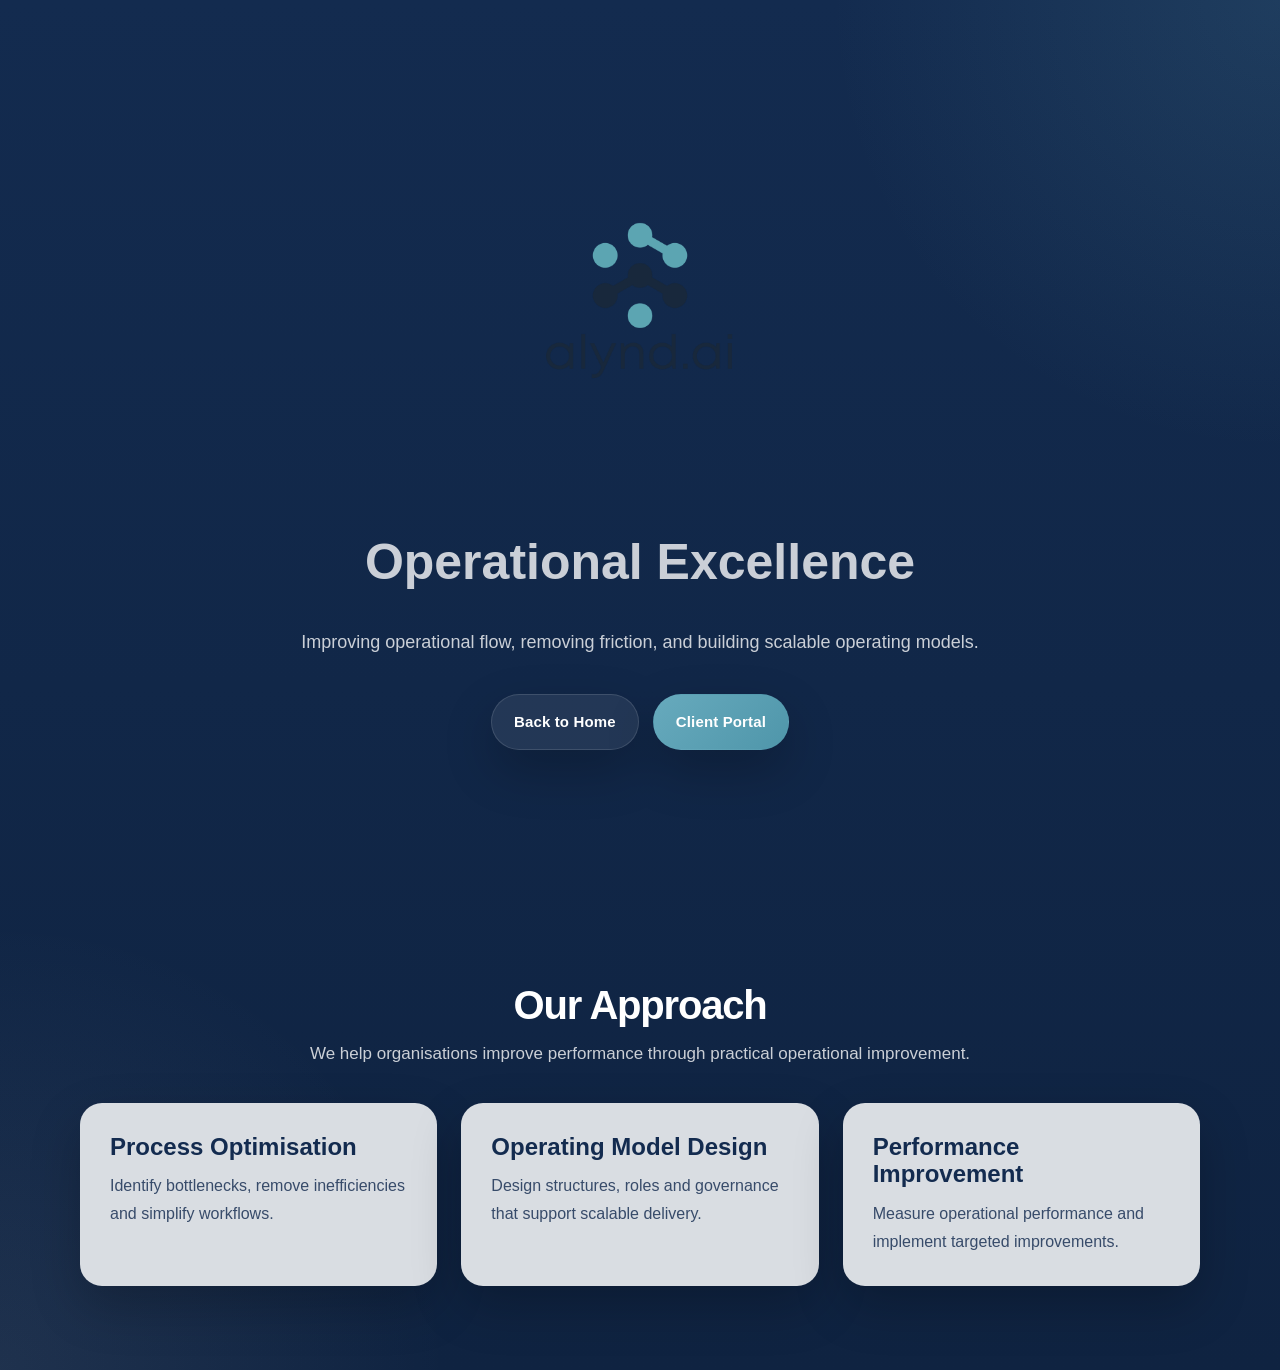
==== operational-excellence.html @ b6fe574b "Add operational excellence HTML page" ====
<!DOCTYPE html>
<html lang="en">

<head>
<meta charset="UTF-8">
<title>Operational Excellence | Alynd.ai</title>
<meta name="viewport" content="width=device-width, initial-scale=1.0">

<link rel="stylesheet" href="style.css">

</head>

<body>

<main>

<section class="hero">

<div class="container hero-minimal">

<div class="hero-logo">
<img src="alynd-logo.png" alt="Alynd.ai">
</div>

<h1>Operational Excellence</h1>

<p class="hero-text">
Improving operational flow, removing friction, and building scalable operating models.
</p>

<div class="hero-top-actions">

<a class="hero-pill" href="index.html">
Back to Home
</a>

<a class="hero-pill primary" href="#">
Client Portal
</a>

</div>

</div>

</section>


<section class="section">

<div class="container">

<div class="section-heading">

<h2>Our Approach</h2>

<p>
We help organisations improve performance through practical operational improvement.
</p>

</div>

<div class="service-grid">

<div class="service-card">

<h3>Process Optimisation</h3>

<p>
Identify bottlenecks, remove inefficiencies and simplify workflows.
</p>

</div>


<div class="service-card">

<h3>Operating Model Design</h3>

<p>
Design structures, roles and governance that support scalable delivery.
</p>

</div>


<div class="service-card">

<h3>Performance Improvement</h3>

<p>
Measure operational performance and implement targeted improvements.
</p>

</div>

</div>

</div>

</section>

</main>

</body>

</html>
---- style.css ----
:root {
  --bg: #132b4f;
  --bg-soft: #0f2341;
  --panel: #d9dde2;
  --panel-2: #eef1f4;
  --text: #ffffff;
  --text-soft: rgba(255, 255, 255, 0.78);
  --text-dark: #132b4f;
  --accent: #67aabd;
  --accent-dark: #4f96aa;
  --line: rgba(255, 255, 255, 0.12);
  --shadow: 0 20px 50px rgba(0, 0, 0, 0.22);
  --radius: 22px;
  --max: 1120px;
}

* {
  box-sizing: border-box;
}

html {
  scroll-behavior: smooth;
}

body {
  margin: 0;
  font-family: Arial, Helvetica, sans-serif;
  color: var(--text);
  background:
    radial-gradient(circle at top right, rgba(103, 170, 189, 0.14), transparent 24%),
    radial-gradient(circle at bottom left, rgba(217, 221, 226, 0.08), transparent 24%),
    linear-gradient(180deg, var(--bg) 0%, var(--bg-soft) 100%);
  overflow-x: hidden;
}

img {
  display: block;
  max-width: 100%;
}

a {
  color: inherit;
  text-decoration: none;
}

main {
  position: relative;
  z-index: 2;
}

.container {
  width: min(var(--max), calc(100% - 40px));
  margin: 0 auto;
}

/* background */
.bg-network {
  position: fixed;
  inset: 0;
  overflow: hidden;
  pointer-events: none;
  z-index: 0;
  opacity: 0.12;
}

.node,
.link,
.glow {
  position: absolute;
  display: block;
}

.node {
  width: 84px;
  height: 84px;
  border-radius: 50%;
  background: rgba(103, 170, 189, 0.78);
  box-shadow: 0 0 28px rgba(103, 170, 189, 0.16);
  animation: floatNode 10s ease-in-out infinite;
}

.node::after {
  content: "";
  position: absolute;
  inset: 18px;
  border-radius: 50%;
  background: rgba(255, 255, 255, 0.22);
}

.link {
  height: 12px;
  border-radius: 999px;
  background: linear-gradient(90deg, rgba(103, 170, 189, 0.55), rgba(103, 170, 189, 0.14));
  transform-origin: left center;
  animation: pulseLink 6s ease-in-out infinite;
}

.glow {
  width: 360px;
  height: 360px;
  border-radius: 50%;
  background: radial-gradient(circle, rgba(103, 170, 189, 0.14), transparent 65%);
  filter: blur(20px);
  animation: glowDrift 16s ease-in-out infinite;
}

.n1 { top: 110px; right: 16%; }
.n2 { top: 240px; right: 30%; width: 70px; height: 70px; animation-delay: 1.2s; }
.n3 { top: 390px; right: 20%; animation-delay: 2s; }
.n4 { top: 560px; right: 34%; width: 72px; height: 72px; animation-delay: 0.8s; }
.n5 { top: 720px; left: 10%; width: 60px; height: 60px; animation-delay: 1.6s; }

.l1 { top: 165px; right: 22.5%; width: 138px; transform: rotate(30deg); }
.l2 { top: 314px; right: 24.5%; width: 170px; transform: rotate(-28deg); }
.l3 { top: 502px; right: 28.5%; width: 128px; transform: rotate(27deg); }

.g1 { top: -60px; right: -40px; }
.g2 { bottom: 40px; left: -60px; animation-delay: 3s; }

/* hero */
.hero {
  min-height: 100vh;
  display: flex;
  align-items: center;
  padding: 56px 0;
}

.hero-minimal {
  max-width: 960px;
  text-align: center;
  animation: fadeUp 0.9s ease both;
}

.hero-logo {
  display: flex;
  justify-content: center;
  margin-bottom: 30px;
}

.hero-logo img {
  width: min(340px, 74vw);
  height: auto;
}

.eyebrow {
  margin: 0 0 14px;
  color: var(--accent);
  font-size: 12px;
  font-weight: 700;
  letter-spacing: 2px;
  text-transform: uppercase;
}

.hero h1 {
 max-width: 700px;
  margin: 22px auto 0;
  color: var(--text-soft);
  font-size: 50px;
  line-height: 1.7;
}

.hero-text {
  max-width: 700px;
  margin: 22px auto 0;
  color: var(--text-soft);
  font-size: 18px;
  line-height: 1.7;
}

.hero-top-actions {
  display: flex;
  justify-content: center;
  gap: 14px;
  flex-wrap: wrap;
  margin-top: 36px;
}

.hero-pill {
  min-height: 56px;
  padding: 0 22px;
  display: inline-flex;
  align-items: center;
  justify-content: center;
  border-radius: 999px;
  background: rgba(255, 255, 255, 0.08);
  border: 1px solid var(--line);
  color: var(--text);
  font-weight: 700;
  font-size: 15px;
  letter-spacing: 0.01em;
  box-shadow: var(--shadow);
  transition: transform 0.2s ease, background 0.2s ease, border-color 0.2s ease;
  backdrop-filter: blur(10px);
}

.hero-pill:hover {
  transform: translateY(-2px);
  background: rgba(255, 255, 255, 0.14);
}

.hero-pill.primary {
  background: linear-gradient(135deg, var(--accent), var(--accent-dark));
  border-color: transparent;
}

.hero-pill.primary:hover {
  background: linear-gradient(135deg, var(--accent-dark), var(--accent));
}

.hero-subnav {
  display: flex;
  justify-content: center;
  gap: 22px;
  flex-wrap: wrap;
  margin-top: 22px;
}

.hero-subnav a {
  color: rgba(255, 255, 255, 0.72);
  font-weight: 600;
  font-size: 15px;
}

.hero-subnav a:hover {
  color: #ffffff;
}

/* sections */
.section {
  padding: 84px 0;
}

.section-heading {
  max-width: 740px;
  margin: 0 auto 34px;
  text-align: center;
}

.section-heading h2 {
  margin: 0 0 14px;
  font-size: 40px;
  line-height: 1.05;
  letter-spacing: -0.03em;
  color: var(--text);
}

.section-heading p {
  margin: 0;
  color: var(--text-soft);
  font-size: 17px;
  line-height: 1.7;
}

.service-grid,
.approach-grid {
  display: grid;
  grid-template-columns: repeat(3, 1fr);
  gap: 24px;
}

.service-card,
.approach-step,
.about-box,
.contact-box {
  background: var(--panel);
  color: var(--text-dark);
  border-radius: var(--radius);
  box-shadow: var(--shadow);
}

.service-card,
.approach-step {
  padding: 30px;
  transition: transform 0.25s ease, box-shadow 0.25s ease;
}

.service-card:hover,
.approach-step:hover {
  transform: translateY(-6px);
}

.service-card h3,
.approach-step h3 {
  margin: 0 0 12px;
  font-size: 24px;
  line-height: 1.15;
  font-weight: 800;
}

.service-card p,
.approach-step p {
  margin: 0;
  color: rgba(19, 43, 79, 0.82);
  line-height: 1.75;
  font-size: 16px;
}

.service-card ul {
  margin: 18px 0 0;
  padding-left: 18px;
  color: rgba(19, 43, 79, 0.82);
  line-height: 1.9;
}

.service-card.featured {
  background: var(--panel-2);
}

.alt-section {
  background: rgba(255, 255, 255, 0.04);
}

.step-number {
  display: inline-flex;
  width: 44px;
  height: 44px;
  align-items: center;
  justify-content: center;
  margin-bottom: 16px;
  border-radius: 50%;
  background: linear-gradient(135deg, var(--accent), var(--accent-dark));
  color: #ffffff;
  font-weight: 800;
}

.about-box,
.contact-box {
  display: grid;
  grid-template-columns: 0.9fr 1.1fr;
  gap: 28px;
  padding: 36px;
}

.about-box h2,
.contact-box h2 {
  margin: 0;
  font-size: 34px;
  line-height: 1.08;
  letter-spacing: -0.03em;
  font-weight: 800;
}

.about-box p,
.contact-box p {
  margin: 0;
  color: rgba(19, 43, 79, 0.82);
  line-height: 1.8;
  font-size: 17px;
}

.contact-actions {
  display: flex;
  gap: 14px;
  align-items: center;
  flex-wrap: wrap;
  margin-top: 18px;
}

.btn {
  min-height: 52px;
  padding: 0 24px;
  display: inline-flex;
  align-items: center;
  justify-content: center;
  border-radius: 999px;
  font-weight: 700;
  transition: transform 0.2s ease;
}

.btn:hover {
  transform: translateY(-2px);
}

.btn-primary {
  background: linear-gradient(135deg, var(--accent), var(--accent-dark));
  color: #ffffff;
}

.btn-secondary {
  background: #ffffff;
  color: var(--text-dark);
  border: 1px solid rgba(19, 43, 79, 0.1);
}

/* animation */
@keyframes fadeUp {
  from {
    opacity: 0;
    transform: translateY(22px);
  }
  to {
    opacity: 1;
    transform: translateY(0);
  }
}

@keyframes floatNode {
  0%, 100% {
    transform: translateY(0) translateX(0) scale(1);
  }
  25% {
    transform: translateY(-10px) translateX(4px) scale(1.02);
  }
  50% {
    transform: translateY(8px) translateX(-5px) scale(0.98);
  }
  75% {
    transform: translateY(-6px) translateX(3px) scale(1.01);
  }
}

@keyframes pulseLink {
  0%, 100% {
    opacity: 0.28;
  }
  50% {
    opacity: 0.72;
  }
}

@keyframes glowDrift {
  0%, 100% {
    transform: translate(0, 0) scale(1);
  }
  50% {
    transform: translate(20px, -16px) scale(1.08);
  }
}

/* responsive */
@media (max-width: 980px) {
  .service-grid,
  .approach-grid,
  .about-box,
  .contact-box {
    grid-template-columns: 1fr;
  }

  .section-heading h2 {
    font-size: 32px;
  }

  .about-box,
  .contact-box {
    padding: 28px;
  }
}

@media (max-width: 760px) {
  .container {
    width: min(var(--max), calc(100% - 28px));
  }

  .hero {
    min-height: auto;
    padding: 48px 0 54px;
  }

  .hero-logo img {
    width: min(250px, 70vw);
  }

  .hero h1 {
    font-size: clamp(2.2rem, 9vw, 3.6rem);
  }

  .hero-text {
    font-size: 16px;
  }

  .hero-pill {
    width: 100%;
    max-width: 340px;
  }

  .service-card,
  .approach-step,
  .about-box,
  .contact-box {
    padding: 22px;
  }

  .about-box h2,
  .contact-box h2 {
    font-size: 26px;
  }

  .bg-network {
    opacity: 0.1;
  }

  .node,
  .link {
    transform: scale(0.72);
  }
}

@media (prefers-reduced-motion: reduce) {
  *,
  *::before,
  *::after {
    animation: none !important;
    transition: none !important;
    scroll-behavior: auto !important;
  }
}
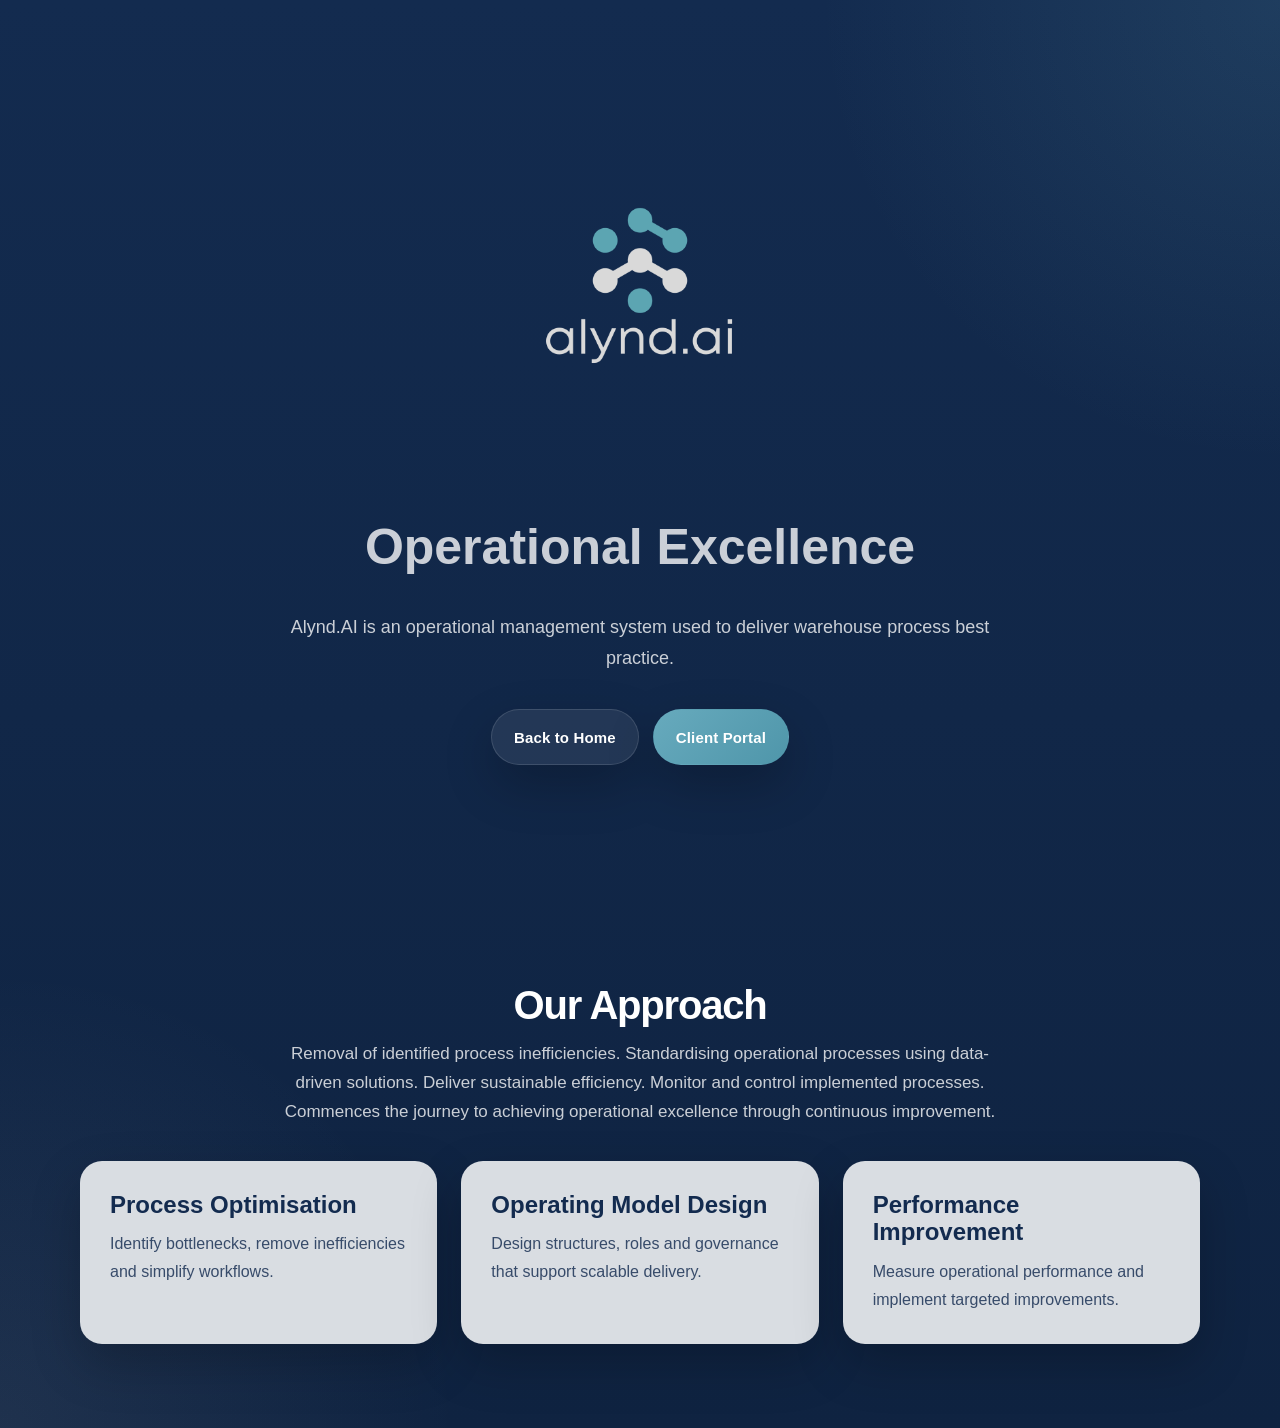
==== commit b553bc7e: "Revise operational excellence content and messaging Updated content to better describe Alynd.AI and " ====
--- a/operational-excellence.html
+++ b/operational-excellence.html
@@ -19,13 +19,14 @@
 <div class="container hero-minimal">
 
 <div class="hero-logo">
-<img src="alynd-logo.png" alt="Alynd.ai">
+<img src="alynd-logolight.png" alt="Alynd.ai">
 </div>
 
 <h1>Operational Excellence</h1>
 
 <p class="hero-text">
-Improving operational flow, removing friction, and building scalable operating models.
+Alynd.AI is an operational management system used to deliver warehouse process best practice.
+
 </p>
 
 <div class="hero-top-actions">
@@ -54,7 +55,16 @@
 <h2>Our Approach</h2>
 
 <p>
-We help organisations improve performance through practical operational improvement.
+Removal of identified process inefficiencies.
+
+Standardising operational processes using data-driven solutions.
+
+Deliver sustainable efficiency.
+
+Monitor and control implemented processes.
+
+Commences the journey to achieving operational excellence through continuous improvement.
+
 </p>
 
 </div>
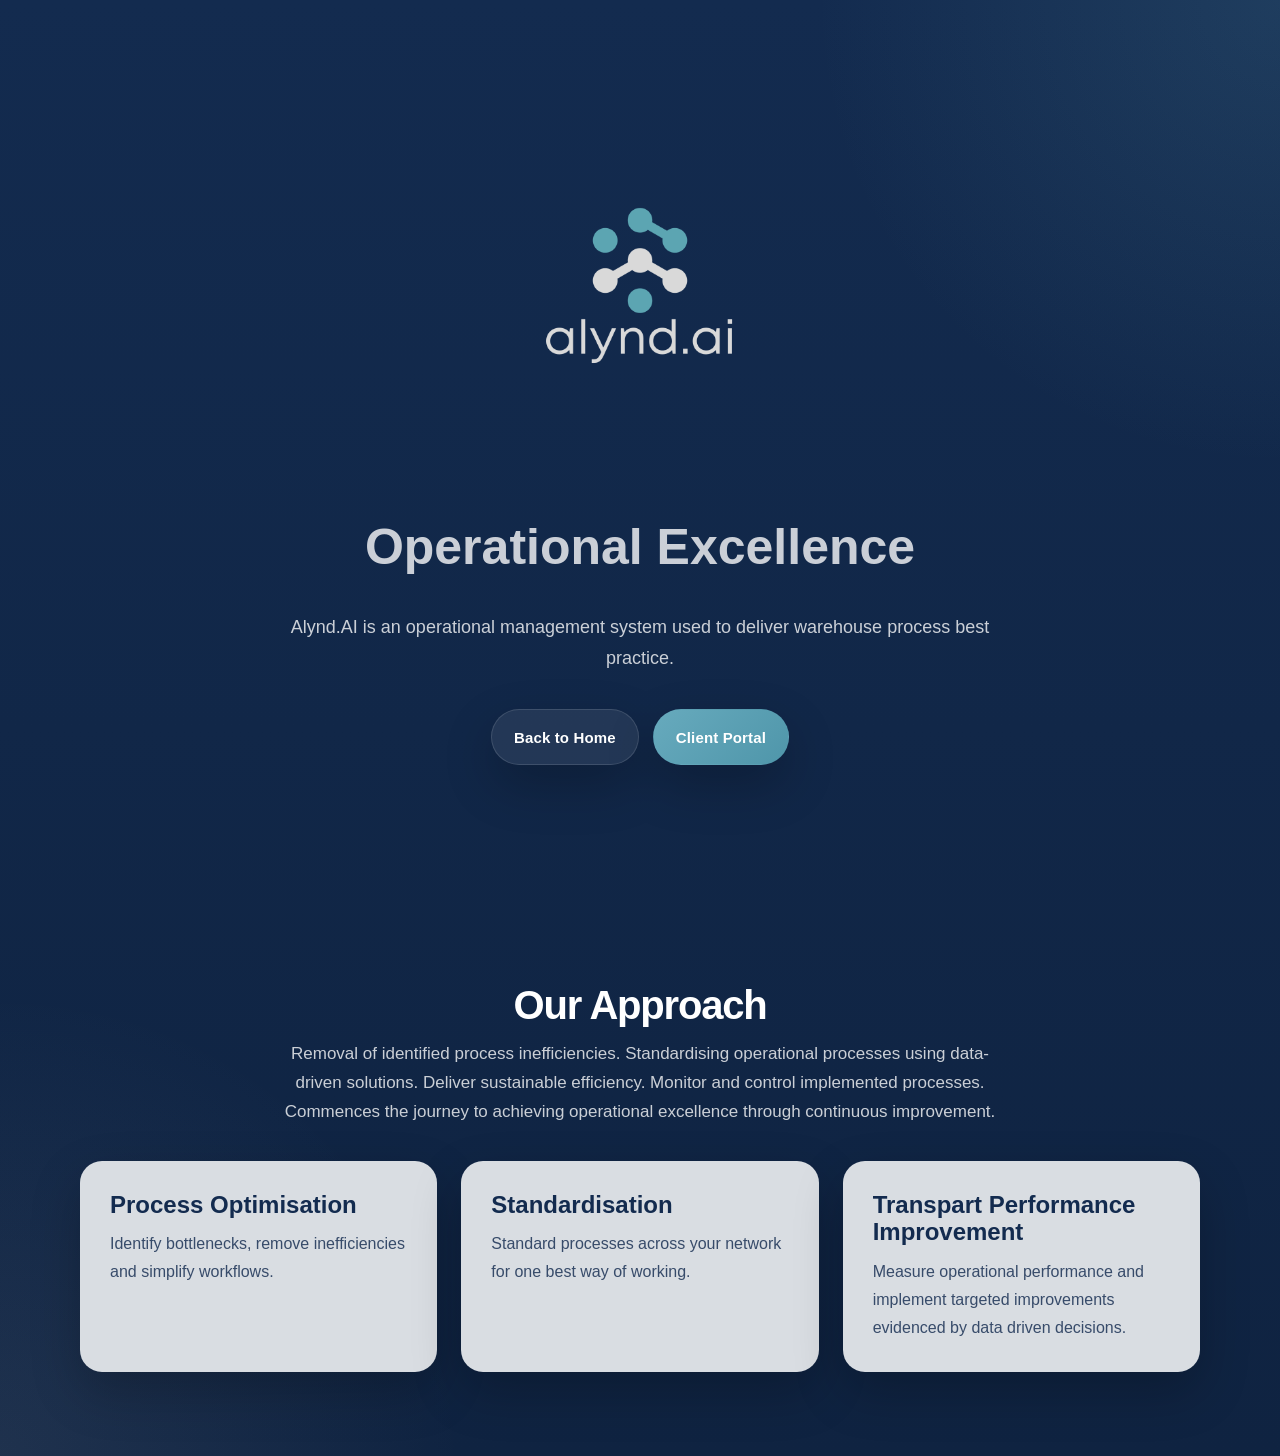
==== commit ccdc8352: "Update service card titles and descriptions" ====
--- a/operational-excellence.html
+++ b/operational-excellence.html
@@ -84,10 +84,10 @@
 
 <div class="service-card">
 
-<h3>Operating Model Design</h3>
+<h3>Standardisation</h3>
 
 <p>
-Design structures, roles and governance that support scalable delivery.
+Standard processes across your network for one best way of working.
 </p>
 
 </div>
@@ -95,10 +95,10 @@
 
 <div class="service-card">
 
-<h3>Performance Improvement</h3>
+<h3>Transpart Performance Improvement</h3>
 
 <p>
-Measure operational performance and implement targeted improvements.
+Measure operational performance and implement targeted improvements evidenced by data driven decisions.
 </p>
 
 </div>
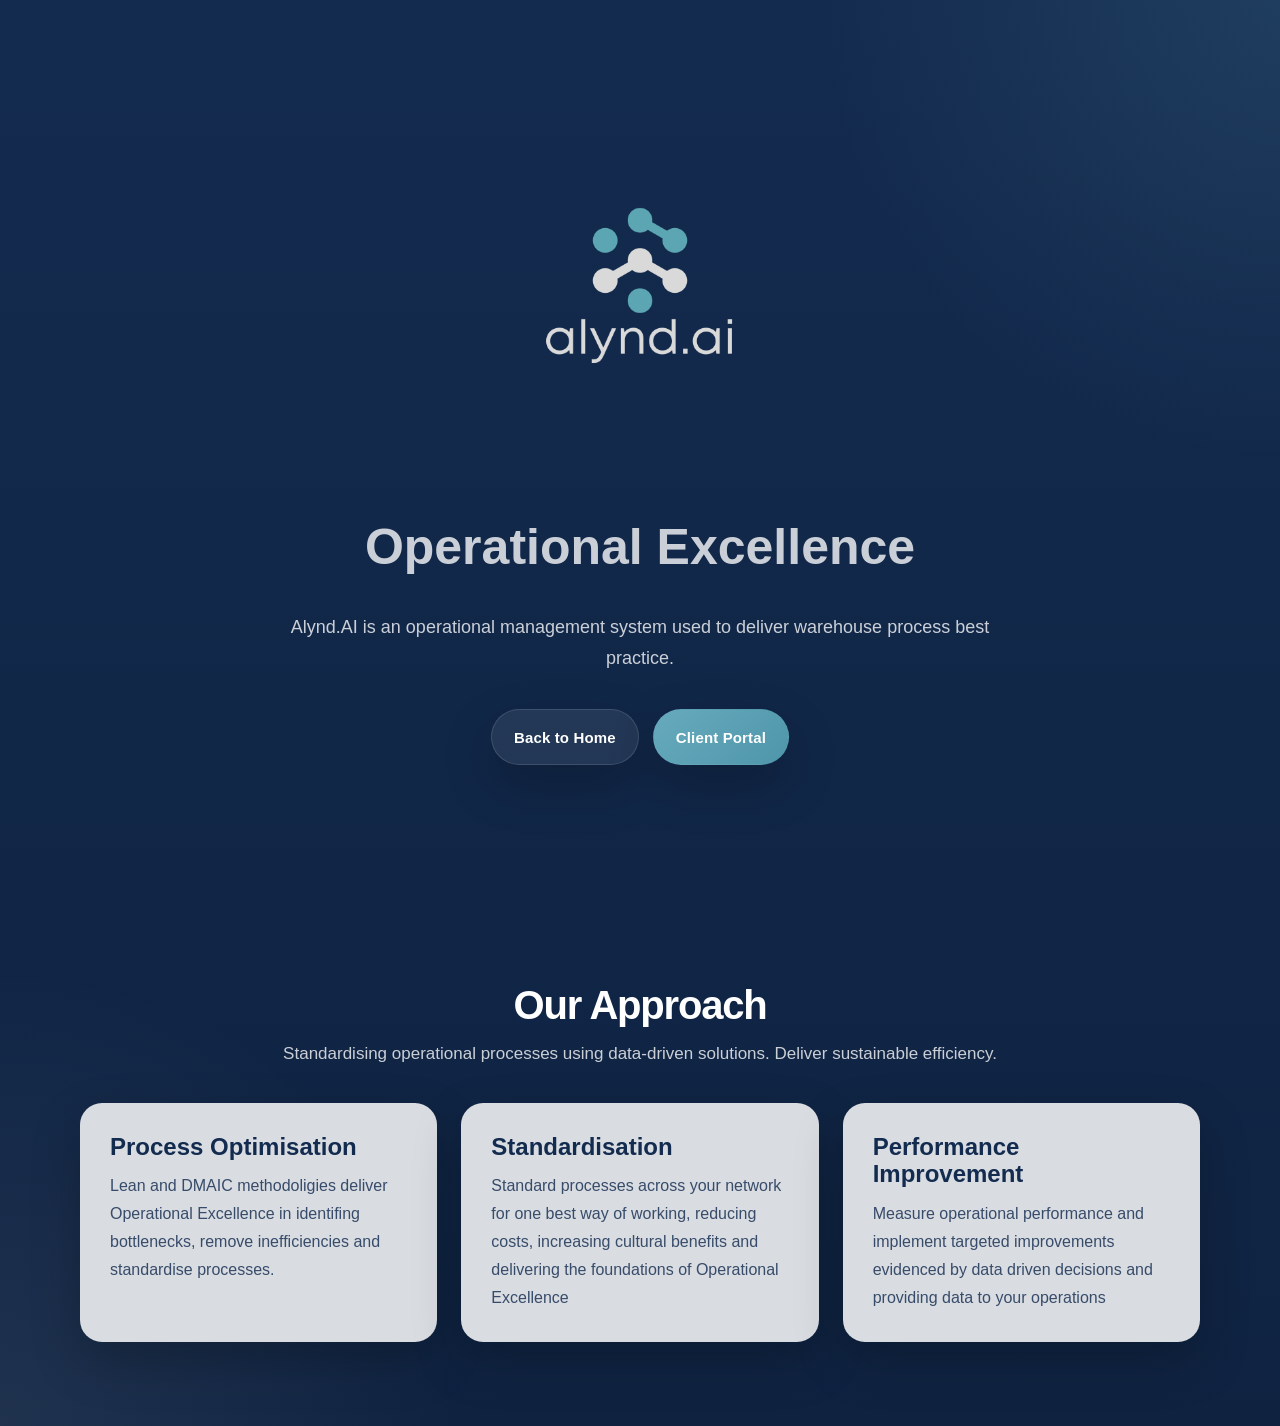
==== commit 0ff0f5d1: "Update operational-excellence.html" ====
--- a/operational-excellence.html
+++ b/operational-excellence.html
@@ -55,15 +55,9 @@
 <h2>Our Approach</h2>
 
 <p>
-Removal of identified process inefficiencies.
-
 Standardising operational processes using data-driven solutions.
 
 Deliver sustainable efficiency.
-
-Monitor and control implemented processes.
-
-Commences the journey to achieving operational excellence through continuous improvement.
 
 </p>
 
@@ -76,7 +70,7 @@
 <h3>Process Optimisation</h3>
 
 <p>
-Identify bottlenecks, remove inefficiencies and simplify workflows.
+Lean and DMAIC methodoligies deliver Operational Excellence in identifing bottlenecks, remove inefficiencies and standardise processes.
 </p>
 
 </div>
@@ -87,7 +81,7 @@
 <h3>Standardisation</h3>
 
 <p>
-Standard processes across your network for one best way of working.
+Standard processes across your network for one best way of working, reducing costs, increasing cultural benefits and delivering the foundations of Operational Excellence
 </p>
 
 </div>
@@ -95,10 +89,10 @@
 
 <div class="service-card">
 
-<h3>Transpart Performance Improvement</h3>
+<h3>Performance Improvement</h3>
 
 <p>
-Measure operational performance and implement targeted improvements evidenced by data driven decisions.
+Measure operational performance and implement targeted improvements evidenced by data driven decisions and providing data to your operations
 </p>
 
 </div>
